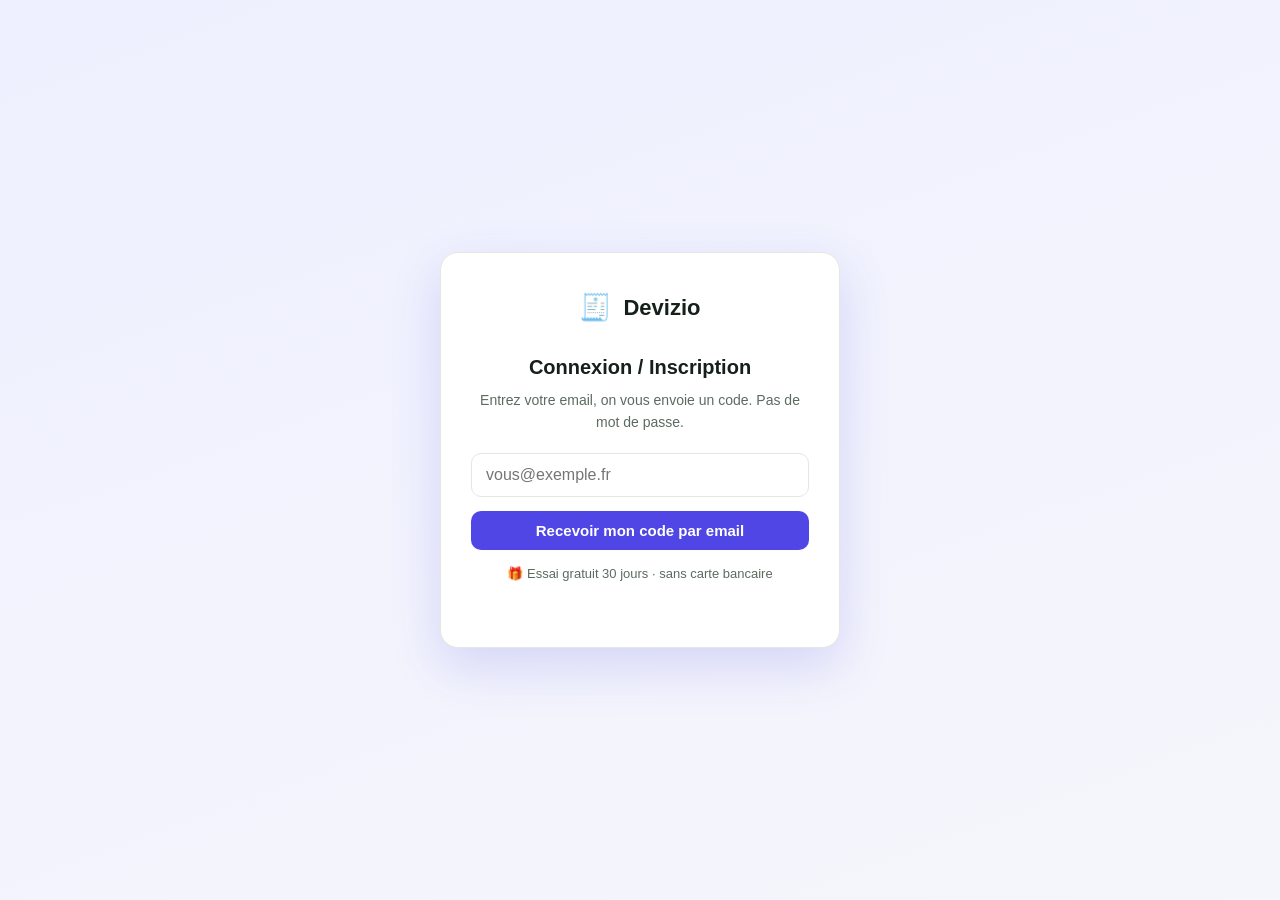
==== app.html @ 23cc35e6 "Devizio — logiciel de devis & factures multi-métiers (fusion Jardévis + Piscineo + 8 autres) Un seul" ====
<!DOCTYPE html>
<html lang="fr">
<head>
  <meta charset="UTF-8">
  <meta name="viewport" content="width=device-width, initial-scale=1.0">
  <title>Mon espace — Devizio</title>
  <meta name="robots" content="noindex">
  <link rel="icon" href="data:image/svg+xml,%3Csvg xmlns='http://www.w3.org/2000/svg' viewBox='0 0 32 32'%3E%3Crect width='32' height='32' rx='7' fill='%234f46e5'/%3E%3Ctext x='16' y='23' font-size='18' text-anchor='middle' fill='white' font-family='Arial'%3E%F0%9F%A7%BE%3C/text%3E%3C/svg%3E">
  <link rel="stylesheet" href="assets/css/style.css">
</head>
<body class="locked">
  <div id="auth-root"></div>
  <div class="app-shell">
    <aside class="sidebar no-print">
      <a href="index.html" class="brand"><span class="logo-mark">🧾</span> Devizio</a>
      <ul class="side-nav">
        <li><a href="#dashboard"><span class="ic">📊</span> Tableau de bord</a></li>
        <li><a href="#devis"><span class="ic">📝</span> Devis</a></li>
        <li><a href="#factures"><span class="ic">🧾</span> Factures</a></li>
        <li><a href="#clients"><span class="ic">👥</span> Clients</a></li>
        <li><a href="#settings"><span class="ic">⚙️</span> Réglages</a></li>
      </ul>
      <div class="side-foot">
        <span id="plan-tag" class="plan-tag free">Plan Gratuit</span>
      </div>
    </aside>
    <main class="main">
      <div id="view"></div>
    </main>
  </div>
  <script src="assets/js/auth.js"></script>
  <script src="assets/js/trades.js"></script>
  <script src="assets/js/app.js"></script>
</body>
</html>
---- assets/css/style.css ----
/* Jardévis — devis & factures pour paysagistes. Vanilla CSS. */

:root {
  --bg: #ffffff;
  --bg-soft: #f5f6fb;
  --bg-card: #ffffff;
  --border: #e3e8e0;
  --text: #16201a;
  --text-soft: #5c6b60;
  --green: #4f46e5;
  --green-dark: #4338ca;
  --green-soft: #eef0ff;
  --amber: #d97706;
  --danger: #dc2626;
  --radius: 12px;
  --shadow: 0 1px 2px rgba(30,32,60,.05), 0 8px 26px rgba(30,32,60,.07);
  --shadow-lg: 0 18px 50px rgba(79,70,229,.18);
  --maxw: 1140px;
  --font: -apple-system, BlinkMacSystemFont, "Segoe UI", Roboto, Helvetica, Arial, sans-serif;
}
* { box-sizing: border-box; }
html { scroll-behavior: smooth; }
body { margin: 0; font-family: var(--font); color: var(--text); background: var(--bg); line-height: 1.6; -webkit-font-smoothing: antialiased; }
a { color: var(--green-dark); text-decoration: none; }
a:hover { text-decoration: underline; }
img { max-width: 100%; }
.wrap { width: 100%; max-width: var(--maxw); margin: 0 auto; padding: 0 20px; }
[hidden] { display: none !important; }

/* Header */
.site-header { position: sticky; top: 0; z-index: 40; background: rgba(255,255,255,.9); backdrop-filter: saturate(180%) blur(12px); border-bottom: 1px solid var(--border); }
.site-header .wrap { display: flex; align-items: center; justify-content: space-between; height: 62px; }
.brand { display: flex; align-items: center; gap: 9px; font-weight: 800; font-size: 20px; color: var(--text); letter-spacing: -.02em; }
.brand:hover { text-decoration: none; }
.brand .logo-mark { width: 30px; height: 30px; border-radius: 8px; background: linear-gradient(135deg, var(--green), #818cf8); display: grid; place-items: center; color: #fff; font-size: 17px; }
.nav { display: flex; align-items: center; gap: 24px; }
.nav a { color: var(--text-soft); font-weight: 600; font-size: 15px; }
.nav a:hover { color: var(--text); text-decoration: none; }
.btn-nav { background: var(--green); color: #fff !important; padding: 9px 17px; border-radius: 9px; }
.btn-nav:hover { background: var(--green-dark); text-decoration: none; }
.nav-toggle { display: none; background: none; border: 0; font-size: 25px; cursor: pointer; }

/* Buttons */
.btn { display: inline-flex; align-items: center; justify-content: center; gap: 8px; border: 0; cursor: pointer; font-weight: 700; font-size: 15px; padding: 11px 18px; border-radius: 10px; font-family: var(--font); transition: .15s; text-decoration: none; }
.btn:hover { text-decoration: none; }
.btn-primary { background: var(--green); color: #fff; }
.btn-primary:hover { background: var(--green-dark); }
.btn-ghost { background: #fff; color: var(--text); border: 1px solid var(--border); }
.btn-ghost:hover { border-color: var(--green); color: var(--green-dark); }
.btn-danger { background: #fff; color: var(--danger); border: 1px solid #f0caca; }
.btn-danger:hover { background: #fef2f2; }
.btn-sm { padding: 7px 12px; font-size: 13px; border-radius: 8px; }
.btn-block { width: 100%; }
.btn:disabled { opacity: .5; cursor: default; }

/* Hero */
.hero { padding: 60px 0 30px; text-align: center; background: radial-gradient(1100px 380px at 50% -60px, var(--green-soft), transparent 70%); }
.hero .eyebrow { display: inline-block; background: var(--green-soft); color: var(--green-dark); font-weight: 700; font-size: 13px; padding: 6px 14px; border-radius: 999px; margin-bottom: 18px; }
.hero h1 { font-size: clamp(30px, 5vw, 50px); line-height: 1.08; letter-spacing: -.03em; margin: 0 0 16px; }
.hero h1 .grad { background: linear-gradient(120deg, var(--green), #818cf8); -webkit-background-clip: text; background-clip: text; color: transparent; }
.hero p.lead { font-size: clamp(17px, 2.4vw, 20px); color: var(--text-soft); max-width: 620px; margin: 0 auto 24px; }
.hero .cta-row { display: flex; gap: 12px; justify-content: center; flex-wrap: wrap; }
.trust { display: flex; gap: 22px; justify-content: center; flex-wrap: wrap; color: var(--text-soft); font-size: 14px; font-weight: 600; margin-top: 22px; }
.trust span { display: inline-flex; align-items: center; gap: 7px; }
.trust .ok { color: var(--green); }
.hero-shot { max-width: 900px; margin: 40px auto 0; border-radius: 16px; border: 1px solid var(--border); box-shadow: var(--shadow-lg); overflow: hidden; }

/* Sections */
section.block { padding: 64px 0; }
section.block.alt { background: var(--bg-soft); border-top: 1px solid var(--border); border-bottom: 1px solid var(--border); }
.section-head { text-align: center; max-width: 640px; margin: 0 auto 40px; }
.section-head h2 { font-size: clamp(26px, 3.6vw, 34px); letter-spacing: -.02em; margin: 0 0 12px; }
.section-head p { color: var(--text-soft); font-size: 18px; margin: 0; }
.cards { display: grid; grid-template-columns: repeat(3, 1fr); gap: 20px; }
.card { background: var(--bg-card); border: 1px solid var(--border); border-radius: var(--radius); padding: 26px; box-shadow: var(--shadow); }
.card .ico { width: 46px; height: 46px; border-radius: 11px; background: var(--green-soft); color: var(--green-dark); display: grid; place-items: center; font-size: 22px; margin-bottom: 14px; }
.card h3 { margin: 0 0 8px; font-size: 18px; }
.card p { margin: 0; color: var(--text-soft); font-size: 15px; }

/* Pricing */
.pricing { display: grid; grid-template-columns: repeat(2, 1fr); gap: 20px; max-width: 760px; margin: 0 auto; align-items: stretch; }
.plan { background: var(--bg-card); border: 1px solid var(--border); border-radius: 16px; padding: 30px 26px; box-shadow: var(--shadow); display: flex; flex-direction: column; }
.plan.featured { border-color: var(--green); box-shadow: var(--shadow-lg); position: relative; }
.plan .badge { position: absolute; top: -12px; left: 50%; transform: translateX(-50%); background: var(--green); color: #fff; font-size: 12px; font-weight: 700; padding: 5px 14px; border-radius: 999px; }
.plan h3 { font-size: 20px; margin: 0 0 6px; }
.plan .price { font-size: 40px; font-weight: 800; letter-spacing: -.03em; margin: 6px 0; }
.plan .price small { font-size: 16px; font-weight: 600; color: var(--text-soft); }
.plan ul { list-style: none; padding: 0; margin: 18px 0 24px; flex: 1; }
.plan li { padding: 7px 0 7px 26px; position: relative; font-size: 15px; color: var(--text-soft); }
.plan li::before { content: "✓"; position: absolute; left: 0; color: var(--green); font-weight: 800; }
.plan li.no { color: #aab2a5; }
.plan li.no::before { content: "–"; color: #cbd2c6; }

/* FAQ */
.faq { max-width: 760px; margin: 0 auto; }
.faq details { border: 1px solid var(--border); border-radius: 12px; padding: 4px 18px; margin-bottom: 12px; background: var(--bg-card); }
.faq summary { cursor: pointer; font-weight: 700; padding: 14px 0; list-style: none; font-size: 16px; }
.faq summary::-webkit-details-marker { display: none; }
.faq summary::after { content: "+"; float: right; color: var(--green); font-weight: 800; }
.faq details[open] summary::after { content: "–"; }
.faq details p { margin: 0 0 16px; color: var(--text-soft); }

/* CTA band */
.cta-band { background: linear-gradient(120deg, var(--green-dark), var(--green)); color: #fff; text-align: center; padding: 60px 0; }
.cta-band h2 { font-size: clamp(26px, 3.6vw, 34px); margin: 0 0 12px; }
.cta-band p { opacity: .92; font-size: 18px; margin: 0 0 24px; }
.cta-band .btn { background: #fff; color: var(--green-dark); }

/* Footer */
.site-footer { background: #171a2e; color: #9fb3a6; padding: 44px 0 28px; }
.footer-grid { display: grid; grid-template-columns: 2fr 1fr 1fr; gap: 30px; margin-bottom: 28px; }
.site-footer .brand { color: #fff; margin-bottom: 10px; }
.site-footer h4 { color: #fff; font-size: 14px; text-transform: uppercase; letter-spacing: .05em; margin: 0 0 14px; }
.site-footer ul { list-style: none; padding: 0; margin: 0; }
.site-footer li { margin-bottom: 9px; }
.site-footer a { color: #9fb3a6; font-size: 14px; }
.site-footer a:hover { color: #fff; }
.footer-bottom { border-top: 1px solid #2d3154; padding-top: 20px; font-size: 13px; display: flex; justify-content: space-between; flex-wrap: wrap; gap: 10px; }

/* ============ APP ============ */
.app-shell { display: grid; grid-template-columns: 232px 1fr; min-height: 100vh; }
.sidebar { background: #171a2e; color: #cfe0d6; padding: 20px 16px; position: sticky; top: 0; height: 100vh; overflow-y: auto; }
.sidebar .brand { color: #fff; margin-bottom: 24px; }
.side-nav { list-style: none; padding: 0; margin: 0; }
.side-nav a { display: flex; align-items: center; gap: 11px; padding: 11px 12px; border-radius: 9px; color: #cfe0d6; font-weight: 600; font-size: 15px; margin-bottom: 4px; }
.side-nav a:hover { background: #232743; text-decoration: none; color: #fff; }
.side-nav a.active { background: var(--green); color: #fff; }
.side-nav .ic { width: 20px; text-align: center; }
.side-foot { margin-top: 22px; padding-top: 18px; border-top: 1px solid #2d3154; }
.plan-tag { display: inline-block; font-size: 12px; font-weight: 700; padding: 4px 10px; border-radius: 999px; }
.plan-tag.free { background: #232743; color: #9fb3a6; }
.plan-tag.pro { background: linear-gradient(120deg, var(--green), #818cf8); color: #0b0d1a; }

.main { padding: 26px 30px 60px; background: var(--bg-soft); min-height: 100vh; }
.page-head { display: flex; justify-content: space-between; align-items: center; flex-wrap: wrap; gap: 14px; margin-bottom: 24px; }
.page-head h1 { font-size: 26px; margin: 0; letter-spacing: -.02em; }
.page-head .sub { color: var(--text-soft); font-size: 14px; margin-top: 2px; }

.kpis { display: grid; grid-template-columns: repeat(4, 1fr); gap: 16px; margin-bottom: 26px; }
.kpi { background: var(--bg-card); border: 1px solid var(--border); border-radius: var(--radius); padding: 18px; box-shadow: var(--shadow); }
.kpi .lbl { font-size: 13px; color: var(--text-soft); font-weight: 600; }
.kpi .val { font-size: 26px; font-weight: 800; letter-spacing: -.02em; margin-top: 4px; }
.kpi .val.green { color: var(--green-dark); }

.panel { background: var(--bg-card); border: 1px solid var(--border); border-radius: var(--radius); box-shadow: var(--shadow); overflow: hidden; }
.panel-head { display: flex; justify-content: space-between; align-items: center; padding: 16px 20px; border-bottom: 1px solid var(--border); }
.panel-head h2 { font-size: 17px; margin: 0; }
.panel-body { padding: 20px; }

table.data { width: 100%; border-collapse: collapse; }
table.data th { text-align: left; font-size: 12px; text-transform: uppercase; letter-spacing: .04em; color: var(--text-soft); padding: 10px 14px; border-bottom: 1px solid var(--border); }
table.data td { padding: 12px 14px; border-bottom: 1px solid var(--border); font-size: 14.5px; }
table.data tr:last-child td { border-bottom: 0; }
table.data tr:hover td { background: var(--bg-soft); }
.tag { display: inline-block; font-size: 12px; font-weight: 700; padding: 3px 10px; border-radius: 999px; }
.tag.brouillon { background: #f1f0ea; color: #7a7466; }
.tag.envoye { background: #e0edfb; color: #1d5fa8; }
.tag.accepte { background: var(--green-soft); color: var(--green-dark); }
.tag.paye { background: var(--green-soft); color: var(--green-dark); }
.tag.refuse, .tag.impaye { background: #fdeaea; color: var(--danger); }
.empty { text-align: center; color: var(--text-soft); padding: 40px 20px; }
.empty .big { font-size: 40px; }

/* Forms */
.field { margin-bottom: 16px; }
.field label { display: block; font-weight: 600; font-size: 14px; margin-bottom: 6px; }
.field input, .field textarea, .field select { width: 100%; padding: 10px 12px; border: 1px solid var(--border); border-radius: 9px; font-size: 15px; font-family: var(--font); background: #fff; color: var(--text); }
.field input:focus, .field textarea:focus, .field select:focus { outline: none; border-color: var(--green); box-shadow: 0 0 0 3px var(--green-soft); }
.row2 { display: grid; grid-template-columns: 1fr 1fr; gap: 14px; }
.row3 { display: grid; grid-template-columns: 1fr 1fr 1fr; gap: 14px; }
.hint { font-size: 13px; color: var(--text-soft); margin-top: 4px; }

/* Line items editor */
.lines { width: 100%; border-collapse: collapse; margin-top: 6px; }
.lines th { font-size: 12px; text-transform: uppercase; color: var(--text-soft); text-align: left; padding: 6px 8px; }
.lines td { padding: 4px 6px; vertical-align: top; }
.lines input, .lines select { width: 100%; padding: 8px 9px; border: 1px solid var(--border); border-radius: 7px; font-size: 14px; font-family: var(--font); }
.lines .num { text-align: right; }
.lines .col-desc { width: 40%; }
.lines .col-small { width: 92px; }
.lines .col-x { width: 34px; text-align: center; }
.line-del { background: none; border: 0; color: var(--danger); cursor: pointer; font-size: 18px; }
.totals { margin-left: auto; margin-top: 18px; max-width: 300px; }
.totals .row { display: flex; justify-content: space-between; padding: 6px 0; font-size: 15px; }
.totals .row.grand { border-top: 2px solid var(--text); margin-top: 6px; padding-top: 10px; font-size: 20px; font-weight: 800; }

/* Modal */
.modal-backdrop { position: fixed; inset: 0; background: rgba(16,35,26,.55); display: grid; place-items: center; z-index: 100; padding: 20px; }
.modal { background: #fff; border-radius: 16px; max-width: 460px; width: 100%; padding: 28px; box-shadow: var(--shadow-lg); }
.modal h3 { margin: 0 0 8px; font-size: 21px; }
.modal .price-big { font-size: 34px; font-weight: 800; margin: 8px 0; }
.modal .close { float: right; background: none; border: 0; font-size: 22px; cursor: pointer; color: var(--text-soft); }

/* Toast */
.toast { position: fixed; bottom: 24px; left: 50%; transform: translateX(-50%); background: var(--text); color: #fff; padding: 12px 20px; border-radius: 10px; font-weight: 600; font-size: 14px; z-index: 200; box-shadow: var(--shadow-lg); }

/* ============ PRINT (devis / facture PDF) ============ */
.doc-a4 { background: #fff; max-width: 800px; margin: 0 auto; padding: 46px 50px; color: #1a1a1a; }
.doc-a4 .doc-top { display: flex; justify-content: space-between; align-items: flex-start; margin-bottom: 34px; }
.doc-a4 .doc-logo { max-height: 70px; max-width: 200px; }
.doc-a4 .doc-company { font-size: 13px; line-height: 1.5; }
.doc-a4 .doc-company strong { font-size: 17px; }
.doc-a4 .doc-title { text-align: right; }
.doc-a4 .doc-title h2 { font-size: 30px; margin: 0 0 4px; color: var(--green-dark); letter-spacing: -.02em; }
.doc-a4 .doc-title .meta { font-size: 13px; color: #555; }
.doc-a4 .doc-parties { display: flex; justify-content: space-between; margin-bottom: 26px; gap: 20px; }
.doc-a4 .doc-box { font-size: 13px; line-height: 1.55; }
.doc-a4 .doc-box .cap { font-size: 11px; text-transform: uppercase; letter-spacing: .05em; color: #888; margin-bottom: 4px; }
.doc-a4 table.doc-lines { width: 100%; border-collapse: collapse; margin-bottom: 18px; }
.doc-a4 table.doc-lines th { background: var(--green-soft); color: var(--green-dark); text-align: left; font-size: 12px; padding: 9px 10px; }
.doc-a4 table.doc-lines th.num, .doc-a4 table.doc-lines td.num { text-align: right; }
.doc-a4 table.doc-lines td { padding: 9px 10px; font-size: 13px; border-bottom: 1px solid #eee; }
.doc-a4 .doc-totals { margin-left: auto; width: 260px; font-size: 14px; }
.doc-a4 .doc-totals .r { display: flex; justify-content: space-between; padding: 5px 0; }
.doc-a4 .doc-totals .r.g { border-top: 2px solid #1a1a1a; margin-top: 6px; padding-top: 9px; font-weight: 800; font-size: 18px; }
.doc-a4 .doc-legal { margin-top: 30px; font-size: 11px; color: #777; line-height: 1.5; border-top: 1px solid #eee; padding-top: 14px; }
.doc-a4 .doc-watermark { margin-top: 18px; text-align: center; font-size: 11px; color: #aaa; }

.print-bar { display: flex; gap: 10px; justify-content: center; padding: 18px; background: var(--bg-soft); border-bottom: 1px solid var(--border); position: sticky; top: 0; z-index: 5; }

@media print {
  .print-bar, .site-header, .sidebar, .no-print { display: none !important; }
  body { background: #fff; }
  .doc-a4 { max-width: none; padding: 0; margin: 0; }
  @page { margin: 16mm; }
}

/* Responsive */
@media (max-width: 900px) {
  .cards { grid-template-columns: 1fr; }
  .kpis { grid-template-columns: 1fr 1fr; }
  .app-shell { grid-template-columns: 1fr; }
  .sidebar { position: static; height: auto; display: flex; flex-wrap: wrap; align-items: center; gap: 10px; }
  .sidebar .brand { margin-bottom: 0; margin-right: auto; }
  .side-nav { display: flex; flex-wrap: wrap; }
  .side-nav a { margin-bottom: 0; }
  .side-foot { margin-top: 0; padding-top: 0; border: 0; width: 100%; }
}
@media (max-width: 680px) {
  .nav { position: absolute; top: 62px; left: 0; right: 0; flex-direction: column; background: #fff; border-bottom: 1px solid var(--border); padding: 14px 20px; gap: 14px; align-items: flex-start; display: none; }
  .nav.open { display: flex; }
  .nav-toggle { display: block; }
  .pricing, .row2, .row3 { grid-template-columns: 1fr; }
  .kpis { grid-template-columns: 1fr 1fr; }
  .footer-grid { grid-template-columns: 1fr; }
  .doc-a4 { padding: 24px; }
}

/* ---------- Logo (SVG) ---------- */
.logo-mark { background: none !important; padding: 0; }
.logo-mark img { width: 30px; height: 30px; display: block; }

/* ---------- Auth (porte de connexion) ---------- */
body.locked { overflow: hidden; }
body.locked .app-shell { display: none; }
.auth-overlay { position: fixed; inset: 0; background: linear-gradient(160deg, #eef0ff, #f5f6fb); display: grid; place-items: center; padding: 20px; z-index: 1000; overflow: auto; }
.auth-card { background: #fff; border: 1px solid var(--border); border-radius: 18px; box-shadow: var(--shadow-lg); padding: 34px 30px; max-width: 400px; width: 100%; }
.auth-logo { display: flex; align-items: center; gap: 10px; justify-content: center; font-weight: 800; font-size: 22px; color: var(--text); margin-bottom: 22px; }
.auth-logo img { width: 34px; height: 34px; }
.auth-card h2 { font-size: 20px; margin: 0 0 6px; text-align: center; }
.auth-sub { color: var(--text-soft); font-size: 14px; text-align: center; margin: 0 0 20px; }
.auth-field input { width: 100%; padding: 12px 14px; border: 1px solid var(--border); border-radius: 10px; font-size: 16px; font-family: var(--font); margin-bottom: 14px; }
.auth-field input:focus { outline: none; border-color: var(--green); box-shadow: 0 0 0 3px var(--green-soft); }
.auth-note { text-align: center; font-size: 13px; color: var(--text-soft); margin: 14px 0 0; }
.auth-note a { color: var(--green-dark); }
.auth-msg { text-align: center; font-size: 13px; color: #4338ca; min-height: 18px; margin: 10px 0 0; }

/* ---------- Sélecteur de métier ---------- */
.trade-grid { display: grid; grid-template-columns: repeat(3, 1fr); gap: 10px; }
.trade-pick { display: flex; flex-direction: column; align-items: center; gap: 6px; padding: 14px 8px; border: 1px solid var(--border); background: #fff; border-radius: 12px; cursor: pointer; font-family: var(--font); font-size: 13px; font-weight: 600; color: var(--text); transition: .15s; }
.trade-pick:hover { border-color: var(--green); background: var(--green-soft); transform: translateY(-2px); }
.trade-pick .e { font-size: 26px; }
@media (max-width: 480px) { .trade-grid { grid-template-columns: 1fr 1fr; } }

/* ---------- Grille des métiers (cartes cliquables) ---------- */
.usecases { display: grid; grid-template-columns: repeat(4, 1fr); gap: 16px; }
.usecase { display: block; background: var(--bg-card); border: 1px solid var(--border); border-radius: var(--radius); padding: 22px; text-align: center; box-shadow: var(--shadow); color: var(--text); transition: .15s; }
.usecase:hover { transform: translateY(-3px); border-color: var(--green); text-decoration: none; box-shadow: var(--shadow-lg); }
.usecase .emoji { font-size: 30px; }
.usecase h3 { font-size: 16px; margin: 10px 0 4px; }
.usecase p { font-size: 13px; color: var(--text-soft); margin: 0; }
@media (max-width: 900px) { .usecases { grid-template-columns: 1fr 1fr; } }
@media (max-width: 560px) { .usecases { grid-template-columns: 1fr; } }
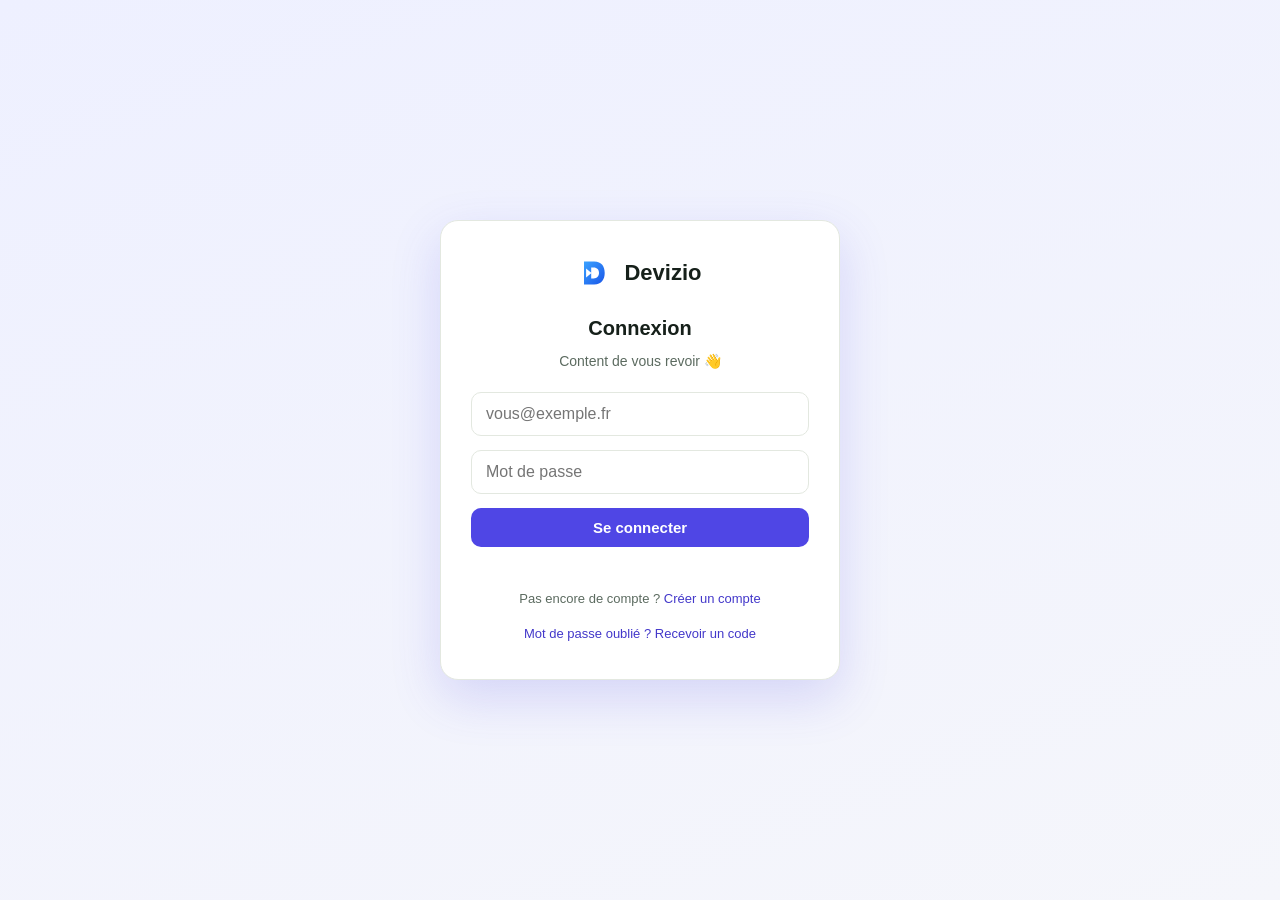
==== commit fa2b3bd4: "Logo Devizio (D bleu + play) recréé en SVG, intégré partout (header, sidebar, favicon, connexion) Co" ====
--- a/app.html
+++ b/app.html
@@ -5,14 +5,14 @@
   <meta name="viewport" content="width=device-width, initial-scale=1.0">
   <title>Mon espace — Devizio</title>
   <meta name="robots" content="noindex">
-  <link rel="icon" href="data:image/svg+xml,%3Csvg xmlns='http://www.w3.org/2000/svg' viewBox='0 0 32 32'%3E%3Crect width='32' height='32' rx='7' fill='%234f46e5'/%3E%3Ctext x='16' y='23' font-size='18' text-anchor='middle' fill='white' font-family='Arial'%3E%F0%9F%A7%BE%3C/text%3E%3C/svg%3E">
+  <link rel="icon" href="assets/img/logo.svg">
   <link rel="stylesheet" href="assets/css/style.css">
 </head>
 <body class="locked">
   <div id="auth-root"></div>
   <div class="app-shell">
     <aside class="sidebar no-print">
-      <a href="index.html" class="brand"><span class="logo-mark">🧾</span> Devizio</a>
+      <a href="index.html" class="brand"><span class="logo-mark"><img src="assets/img/logo.svg" alt=""></span> Devizio</a>
       <ul class="side-nav">
         <li><a href="#dashboard"><span class="ic">📊</span> Tableau de bord</a></li>
         <li><a href="#devis"><span class="ic">📝</span> Devis</a></li>
